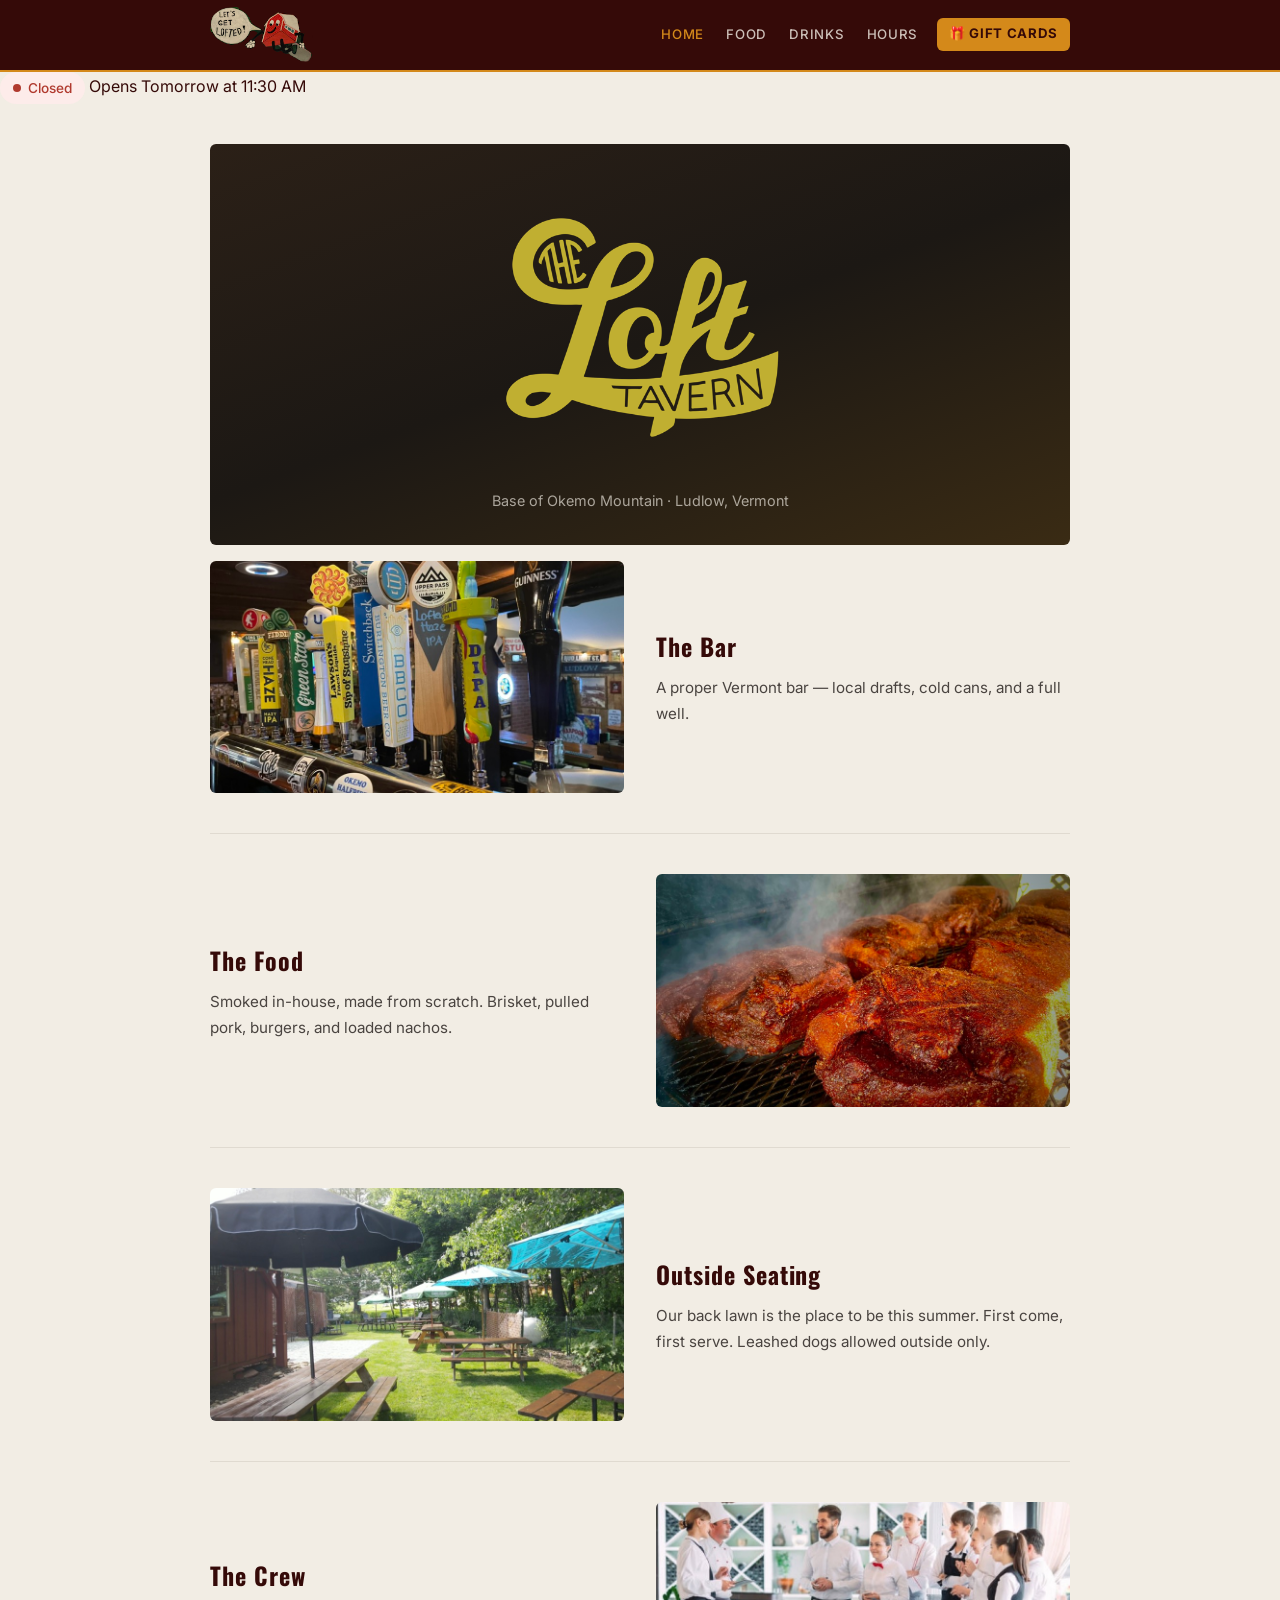
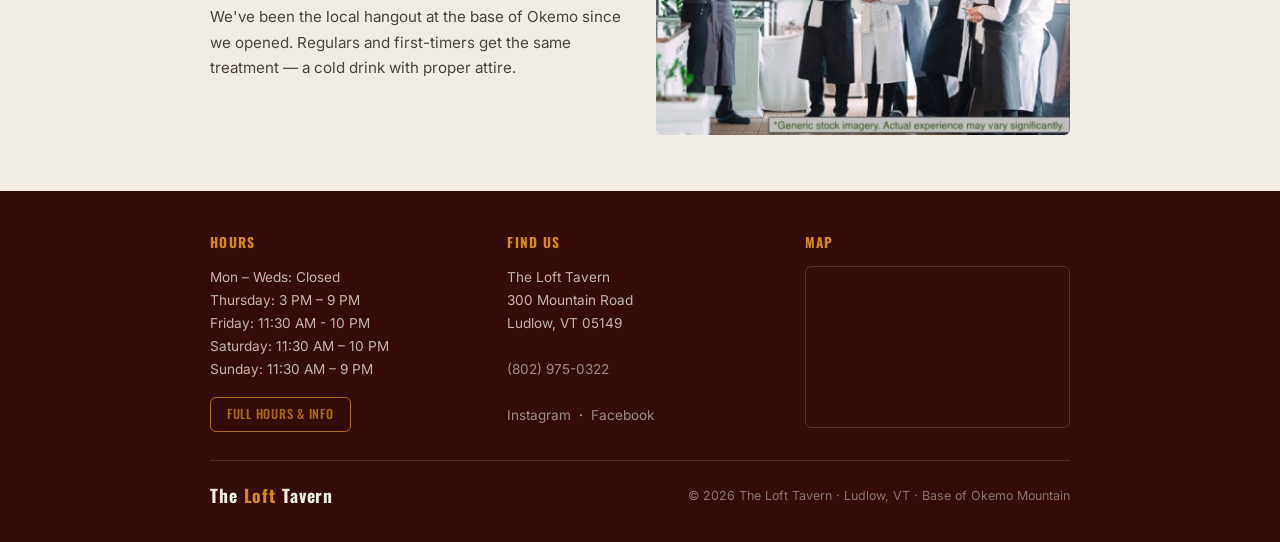
==== index.html @ f0d21d5d "initial commit" ====
<!DOCTYPE html>
<html lang="en">

<head>
  <meta charset="UTF-8" />
  <meta name="viewport" content="width=device-width, initial-scale=1.0" />
  <title>The Loft Tavern — Ludlow, Vermont</title>
  <meta name="description" content="Barn-style bar and restaurant at the base of Okemo Mountain in Ludlow, Vermont." />
  <!-- Open Graph — controls preview card on Facebook, iMessage, texts -->
  <meta property="og:site_name" content="The Loft Tavern" />
  <meta property="og:type" content="website" />
  <meta property="og:url" content="https://www.thelofttavern.com/" />
  <meta property="og:title" content="The Loft Tavern — Ludlow, Vermont" />
  <meta property="og:description"
    content="Bar and restaurant at the base of Okemo Mountain. Cold beer, smoked meats, great people. Open Thu–Sun." />
  <meta property="og:image" content="https://www.thelofttavern.com/images/outside.jpg" />
  <meta name="twitter:card" content="summary_large_image" />
  <link rel="preconnect" href="https://fonts.googleapis.com" />
  <link rel="preconnect" href="https://fonts.gstatic.com" crossorigin />
  <link href="https://fonts.googleapis.com/css2?family=Oswald:wght@500;700&family=Inter:wght@400;500&display=swap"
    rel="stylesheet" />
  <link rel="stylesheet" href="style.css" />
</head>

<body>

  <!-- ============================================================
       NAV — same block on every page.
       Mark the current page with class="active" on its <a> tag.
       EDIT: Square gift card URL in the last <li>
       ============================================================ -->
  <nav>
    <div class="wrap nav-inner">
      <a href="index.html" class="nav-logo"><img src="images/letsgetlofted.png" alt="The Loft Tavern"
          class="nav-logo-img" /></a>
      <button class="nav-toggle" aria-label="Open menu"><span></span><span></span><span></span></button>
      <ul class="nav-links">
        <li><a href="index.html" class="active">Home</a></li>
        <li><a href="food_menu.html">Food</a></li>
        <li><a href="drink_menu.html">Drinks</a></li>
        <li><a href="hours.html">Hours</a></li>
        <li class="gift-cards">
          <!-- EDIT: replace # with your Square gift card purchase link -->
          <a href="https://app.squareup.com/gift/MLZ9HCJG33P9N/order" target="_blank" rel="noopener">🎁 Gift Cards</a>
        </li>
      </ul>
    </div>
  </nav>

  <div id="loft-status-bar"></div>
  <script src="hours-status.js"></script>

  <!-- ============================================================
       PAGE CONTENT
       ============================================================ -->
  <main class="page-content">
    <div class="wrap">

      <!-- ── HERO IMAGE (optional) ────────────────────────────────
           Swap the gradient div below for a real photo:
           <img src="images/hero.jpg" alt="The Loft Tavern" class="hero-img" />
           Add to style.css: .hero-img { width:100%; height:340px; object-fit:cover; border-radius:6px; margin-bottom:2.5rem; }
           Recommended: 900×400px JPEG, under 150KB
           ──────────────────────────────────────────────────────── -->
      <div style="width:100%; background:linear-gradient(160deg,#2B2017,#1C1814,#3A2B14);
                  border-radius:6px; display:flex; flex-direction:column; align-items:center;
                  justify-content:center; padding:2rem 1rem; margin-bottom:1rem;">
        <img src="images/logo.png" alt="The Loft Tavern" style="height:300px; width:auto;" />
        <div style="font-size:.9rem; opacity:.65; margin-top:.8rem; color:#F2EDE4;">Base of Okemo Mountain · Ludlow,
          Vermont</div>
      </div>

      <!-- ── FOUR IMAGE + TEXT PANELS ─────────────────────────────
           Each panel: replace the placeholder <div> with an <img> tag.
           Example:
             <img src="images/bar.jpg" alt="The bar at The Loft" class="panel-img" />
           Recommended image size: 860×500px JPEG, under 120KB each.
           Text: edit the <h2> and <p> inside each .panel block.
           Add or remove panels by copying/deleting a .panel block.
           ──────────────────────────────────────────────────────── -->

      <div class="panels">

        <!-- Panel 1 -->
        <div class="panel">
          <img src="images/bar.jpg" alt="Draft taps at The Loft Tavern" class="panel-img" />
          <div class="panel-text">
            <h2>The Bar</h2>
            <!-- EDIT: your text -->
            <p>
              A proper Vermont bar — local drafts, cold cans, and a full well.

            </p>
          </div>
        </div>

        <!-- Panel 2 -->
        <div class="panel">
          <img src="images/food.jpg" alt="Smoked meats on the smoker at The Loft Tavern" class="panel-img" />
          <div class="panel-text">
            <h2>The Food</h2>
            <!-- EDIT: your text -->
            <p>
              Smoked in-house, made from scratch. Brisket, pulled pork, burgers,
              and loaded nachos.
            </p>
          </div>
        </div>

        <!-- Panel 3 -->
        <div class="panel">
          <img src="images/outside.jpg" alt="Back lawn outdoor seating at The Loft Tavern" class="panel-img" />
          <div class="panel-text">
            <h2>Outside Seating</h2>
            <!-- EDIT: your text -->
            <p>
              Our back lawn is the place to be this summer. First come, first serve. Leashed dogs allowed outside only.
            </p>
          </div>
        </div>

        <!-- Panel 4 -->
        <div class="panel">
          <img src="images/team2.jpg" alt="The crew at The Loft Tavern" class="panel-img"
            style="object-position: bottom;" />
          <div class="panel-text">
            <h2>The Crew</h2>
            <!-- EDIT: your text -->
            <p>
              We've been the local hangout at the base of Okemo since we opened.
              Regulars and first-timers get the same treatment — a cold drink with proper attire.
            </p>
          </div>
        </div>

      </div>
      <!-- end .panels -->

    </div>
  </main>

  <!-- ============================================================
       FOOTER — identical on every page.
       ============================================================ -->
  <footer>
    <div class="wrap">
      <div class="footer-grid">

        <div class="footer-col">
          <h4>Hours</h4>
          <p>
            Mon – Weds: Closed<br />
            Thursday: 3 PM – 9 PM<br />
            Friday: 11:30 AM - 10 PM<br />
            Saturday: 11:30 AM – 10 PM<br />
            Sunday: 11:30 AM – 9 PM<br />
            <span style="opacity:.55; font-size:.8rem;"></span>
          </p>
          <a href="hours.html" class="btn btn-outline mt-2" style="font-size:.78rem; padding:.4rem 1rem;">Full
            Hours
            &amp; Info</a>
        </div>

        <div class="footer-col">
          <h4>Find Us</h4>
          <address>
            The Loft Tavern<br />
            300 Mountain Road<br />
            Ludlow, VT 05149<br /><br />
            <a href="tel:+18029750322">(802) 975-0322</a><br /><br />
            <a href="https://instagram.com/thelofttavern" target="_blank" rel="noopener">Instagram</a>
            &nbsp;·&nbsp;
            <a href="https://facebook.com/thelofttavern" target="_blank" rel="noopener">Facebook</a>
          </address>
        </div>

        <div class="footer-col">
          <h4>Map</h4>
          <div class="footer-map">
            <iframe src="https://www.google.com/maps?q=The+Loft+Tavern+Ludlow+VT&output=embed" loading="lazy"
              referrerpolicy="no-referrer-when-downgrade" title="The Loft Tavern location" allowfullscreen>
            </iframe>
          </div>
        </div>

      </div>
      <div class="footer-bottom">
        <div class="footer-logo">The <span>Loft</span> Tavern</div>
        <p class="footer-copy">&copy; 2026 The Loft Tavern · Ludlow, VT · Base of Okemo Mountain</p>
      </div>
    </div>
  </footer>

</body>

</html>
---- style.css ----
/* ================================================================
   THE LOFT TAVERN — style.css
   Shared styles for all pages. Edit here; all pages update.
   ================================================================ */

/* ── EDIT: brand colors & fonts ────────────────────────────────── */
:root {
  --barn: #350a08;
  /* dark charcoal — nav, footer bg */
  --amber: #D4891A;
  /* gold accent — buttons, highlights */
  --parch: #F2EDE4;
  /* off-white parchment — page bg */
  --slate: #8A8680;
  /* muted gray — secondary text */
  --snow: #FFFFFF;
  --go: #2E7D32;
  /* open status green */
  --closed: #B03A2E;
  /* closed status red */
  --border: #E0DAD0;
  /* card/divider border color */

  --font-display: 'Oswald', sans-serif;
  --font-body: 'Inter', sans-serif;

  --radius: 6px;
  --max-w: 900px;
}

/* ── RESET ──────────────────────────────────────────────────────── */
*,
*::before,
*::after {
  box-sizing: border-box;
  margin: 0;
  padding: 0;
}

html {
  scroll-behavior: smooth;
}

body {
  font-family: var(--font-body);
  background: var(--parch);
  color: var(--barn);
  font-size: 16px;
  line-height: 1.65;
}

img {
  display: block;
  max-width: 100%;
  height: auto;
}

a {
  color: inherit;
  text-decoration: none;
}

/* ── LAYOUT ─────────────────────────────────────────────────────── */
.wrap {
  width: 100%;
  max-width: var(--max-w);
  margin: 0 auto;
  padding: 0 1.25rem;
}

.page-content {
  min-height: calc(100vh - 56px);
  /* keeps footer at bottom on short pages */
  padding: 2.5rem 0 3.5rem;
}

/* ── NAV ─────────────────────────────────────────────────────────
   To add a page: copy a <li> in the nav HTML of each file.
   ──────────────────────────────────────────────────────────────── */
nav {
  background: var(--barn);
  position: sticky;
  top: 0;
  z-index: 100;
  border-bottom: 2px solid var(--amber);
}

.nav-inner {
  display: flex;
  align-items: center;
  justify-content: space-between;
  height: 70px;
}

.nav-logo {
  line-height: 0;
}

.nav-logo-img {
  height: 56px;
  width: auto;
  display: block;
}

.nav-links {
  display: flex;
  gap: 0;
  list-style: none;
}

.nav-links a {
  display: block;
  color: var(--parch);
  font-size: .825rem;
  font-weight: 500;
  letter-spacing: .05em;
  text-transform: uppercase;
  padding: .4rem .7rem;
  opacity: .8;
  transition: opacity .15s, color .15s;
  white-space: nowrap;
}

.nav-links a:hover {
  opacity: 1;
  color: var(--amber);
}

.nav-links a.active {
  color: var(--amber);
  opacity: 1;
}

.nav-links .gift-cards a {
  background: var(--amber);
  color: var(--barn);
  border-radius: var(--radius);
  opacity: 1;
  margin-left: .5rem;
  padding: .35rem .75rem;
  font-weight: 700;
}

.nav-links .gift-cards a:hover {
  background: #e09820;
}

/* Hamburger button — hidden on desktop */
.nav-toggle {
  display: none;
  flex-direction: column;
  justify-content: center;
  gap: 5px;
  background: none;
  border: none;
  cursor: pointer;
  padding: .4rem;
}

.nav-toggle span {
  display: block;
  width: 22px;
  height: 2px;
  background: var(--snow);
  border-radius: 2px;
  transition: transform .2s, opacity .2s;
}

.nav-toggle.open span:nth-child(1) {
  transform: translateY(7px) rotate(45deg);
}

.nav-toggle.open span:nth-child(2) {
  opacity: 0;
}

.nav-toggle.open span:nth-child(3) {
  transform: translateY(-7px) rotate(-45deg);
}

@media (max-width: 640px) {
  .nav-toggle {
    display: flex;
  }

  .nav-links {
    display: none;
    position: absolute;
    top: 72px;
    left: 0;
    right: 0;
    background: var(--barn);
    flex-direction: column;
    padding: .5rem 0 1rem;
    border-bottom: 2px solid var(--amber);
    z-index: 99;
  }

  .nav-links.open {
    display: flex;
  }

  .nav-links a {
    padding: .75rem 1.5rem;
    font-size: .95rem;
    letter-spacing: .04em;
  }

  .nav-links .gift-cards a {
    margin: .5rem 1.5rem 0;
    display: block;
    text-align: center;
    padding: .6rem 1rem;
  }
}

/* ── SECTION TITLES ─────────────────────────────────────────────── */
.section-title {
  font-family: var(--font-display);
  font-size: clamp(1.4rem, 5vw, 1.9rem);
  font-weight: 700;
  letter-spacing: .04em;
  margin-bottom: .35rem;
}

.section-title::before {
  content: '';
  display: block;
  width: 32px;
  height: 3px;
  background: var(--amber);
  margin-bottom: .6rem;
  border-radius: 2px;
}

.section-title.centered {
  text-align: center;
}

.section-title.centered::before {
  margin-left: auto;
  margin-right: auto;
}

.section-sub {
  color: var(--slate);
  font-size: .9rem;
  margin-bottom: 1.75rem;
}

/* ── BUTTONS ─────────────────────────────────────────────────────── */
.btn {
  display: inline-block;
  font-family: var(--font-display);
  font-size: .9rem;
  font-weight: 500;
  letter-spacing: .06em;
  text-transform: uppercase;
  padding: .6rem 1.4rem;
  border-radius: var(--radius);
  transition: background .15s, color .15s, border-color .15s;
  cursor: pointer;
}

.btn-primary {
  background: var(--amber);
  color: var(--barn);
}

.btn-primary:hover {
  background: #e09820;
}

.btn-outline {
  border: 1.5px solid var(--amber);
  color: var(--amber);
  background: transparent;
}

.btn-outline:hover {
  background: var(--amber);
  color: var(--barn);
}

/* ── FOOTER ──────────────────────────────────────────────────────
   EDIT: update hours text, address, phone, map iframe, social links
   ──────────────────────────────────────────────────────────────── */
footer {
  background: var(--barn);
  color: var(--parch);
  padding: 2.5rem 0 2rem;
  margin-top: auto;
}

.footer-grid {
  display: grid;
  grid-template-columns: 1fr 1fr 1fr;
  gap: 2rem;
  padding-bottom: 1.75rem;
  border-bottom: 1px solid rgba(255, 255, 255, .12);
}

@media (max-width: 640px) {
  .footer-grid {
    grid-template-columns: 1fr;
    gap: 1.5rem;
  }
}

.footer-col h4 {
  font-family: var(--font-display);
  font-size: .85rem;
  font-weight: 700;
  letter-spacing: .1em;
  text-transform: uppercase;
  color: var(--amber);
  margin-bottom: .75rem;
}

.footer-col p,
.footer-col address {
  font-size: .85rem;
  line-height: 1.7;
  opacity: .75;
  font-style: normal;
}

.footer-col a {
  opacity: .75;
  transition: opacity .15s;
}

.footer-col a:hover {
  opacity: 1;
  color: var(--amber);
}

.footer-map {
  border-radius: var(--radius);
  overflow: hidden;
  border: 1px solid rgba(255, 255, 255, .15);
}

.footer-map iframe {
  display: block;
  width: 100%;
  height: 160px;
  border: 0;
  filter: grayscale(30%);
}

.footer-bottom {
  padding-top: 1.25rem;
  display: flex;
  align-items: center;
  justify-content: space-between;
  flex-wrap: wrap;
  gap: .5rem;
}

.footer-logo {
  font-family: var(--font-display);
  font-size: 1.1rem;
  font-weight: 700;
  letter-spacing: .05em;
}

.footer-logo span {
  color: var(--amber);
}

.footer-copy {
  font-size: .78rem;
  opacity: .45;
}

/* ── UTILITY ─────────────────────────────────────────────────────── */
.mt-1 {
  margin-top: .5rem;
}

.mt-2 {
  margin-top: 1rem;
}

.mt-3 {
  margin-top: 1.5rem;
}

.amber {
  color: var(--amber);
}

.muted {
  color: var(--slate);
  font-size: .9rem;
}

/* ── CARD (used on hours page) ───────────────────────────────────── */
.card {
  background: var(--snow);
  border: 1px solid var(--border);
  border-radius: var(--radius);
  padding: 1.25rem 1.4rem;
}

/* ── STATUS PILL ─────────────────────────────────────────────────── */
.status-pill {
  display: inline-flex;
  align-items: center;
  gap: .45rem;
  font-size: .85rem;
  font-weight: 500;
  padding: .3rem .8rem;
  border-radius: 99px;
}

.status-pill .dot {
  width: 8px;
  height: 8px;
  border-radius: 50%;
  flex-shrink: 0;
}

.status-pill.open {
  background: #e8f5e9;
  color: var(--go);
}

.status-pill.open .dot {
  background: var(--go);
}

.status-pill.closed {
  background: #fdecea;
  color: var(--closed);
}

.status-pill.closed .dot {
  background: var(--closed);
}

@media (prefers-reduced-motion: reduce) {
  html {
    scroll-behavior: auto;
  }
}

/* ── INDEX: IMAGE PANELS ─────────────────────────────────────────
   Four stacked panels: image on top, text below.
   On wider screens (≥600px) they go side-by-side: image left, text right.
   ──────────────────────────────────────────────────────────────── */
.panels {
  display: flex;
  flex-direction: column;
  gap: 2.5rem;
}

.panel {
  display: grid;
  grid-template-columns: 1fr;
  gap: 1rem;
  padding-bottom: 2.5rem;
  border-bottom: 1px solid var(--border);
}

.panel:last-child {
  border-bottom: none;
  padding-bottom: 0;
}

/* On wider screens: alternate image left/right */
@media (min-width: 600px) {
  .panel {
    grid-template-columns: 1fr 1fr;
    gap: 2rem;
    align-items: center;
  }

  /* Even panels: flip image to the right */
  .panel:nth-child(even) .panel-img,
  .panel:nth-child(even) .panel-img-placeholder {
    order: 2;
  }

  .panel:nth-child(even) .panel-text {
    order: 1;
  }
}

/* Real image — add this class to your <img> tags */
.panel-img {
  width: 100%;
  aspect-ratio: 16/9;
  object-fit: cover;
  border-radius: var(--radius);
  display: block;
}

/* Placeholder shown until you add real photos */
.panel-img-placeholder {
  width: 100%;
  aspect-ratio: 16/9;
  background: #2B2017;
  border-radius: var(--radius);
  display: flex;
  align-items: center;
  justify-content: center;
  color: #8A7050;
  font-size: .85rem;
  font-family: var(--font-body);
  letter-spacing: .03em;
  border: 1px dashed #5A4020;
}

.panel-text h2 {
  font-family: var(--font-display);
  font-size: 1.5rem;
  font-weight: 700;
  letter-spacing: .04em;
  margin-bottom: .5rem;
}

.panel-text p {
  color: #4A4440;
  font-size: .95rem;
  line-height: 1.7;
}

/* ── MENU EMBED PAGES ────────────────────────────────────────────
   Wrapper for iMenuPro (or any) embed snippet.
   The embed itself fills this container.
   ──────────────────────────────────────────────────────────────── */
.embed-wrap {
  background: var(--snow);
  border: 1px solid var(--border);
  border-radius: var(--radius);
  padding: 1.5rem;
  min-height: 400px;
}

.embed-placeholder {
  min-height: 300px;
  display: flex;
  align-items: center;
  justify-content: center;
  flex-direction: column;
  gap: .75rem;
  color: var(--slate);
  font-size: .9rem;
  text-align: center;
  border: 2px dashed var(--border);
  border-radius: var(--radius);
  padding: 2rem;
}

.embed-placeholder code {
  background: #EDE8DF;
  padding: .25rem .6rem;
  border-radius: 4px;
  font-size: .8rem;
  color: var(--barn);
}

/* ── HOURS PAGE ──────────────────────────────────────────────────── */
.hours-grid {
  display: grid;
  grid-template-columns: repeat(auto-fit, minmax(180px, 1fr));
  gap: 1rem;
  margin-bottom: 2rem;
}

.hours-card {
  background: var(--snow);
  border: 1px solid var(--border);
  border-radius: var(--radius);
  padding: 1rem 1.1rem;
}

.hours-card h3 {
  font-family: var(--font-display);
  font-size: .95rem;
  font-weight: 700;
  letter-spacing: .04em;
  margin-bottom: .3rem;
}

.hours-card .time {
  font-size: 1.05rem;
  font-weight: 500;
}

.hours-card .note {
  font-size: .8rem;
  color: var(--slate);
  margin-top: .2rem;
}

.info-grid {
  display: grid;
  grid-template-columns: 1fr 1fr;
  gap: 1.25rem;
  margin-top: 2rem;
}

@media (max-width: 580px) {
  .info-grid {
    grid-template-columns: 1fr;
  }
}

.info-card {
  background: var(--snow);
  border: 1px solid var(--border);
  border-radius: var(--radius);
  padding: 1.25rem 1.4rem;
}

.info-card h3 {
  font-family: var(--font-display);
  font-size: 1rem;
  font-weight: 700;
  letter-spacing: .04em;
  color: var(--amber);
  margin-bottom: .6rem;
}

.info-card p,
.info-card ul {
  font-size: .875rem;
  color: #4A4440;
  line-height: 1.7;
}

.info-card ul {
  padding-left: 1.1rem;
}

.info-card ul li {
  margin-bottom: .25rem;
}

.big-map {
  border-radius: var(--radius);
  overflow: hidden;
  border: 1px solid var(--border);
  margin-top: 2rem;
}

.big-map iframe {
  display: block;
  width: 100%;
  height: 320px;
  border: 0;
}
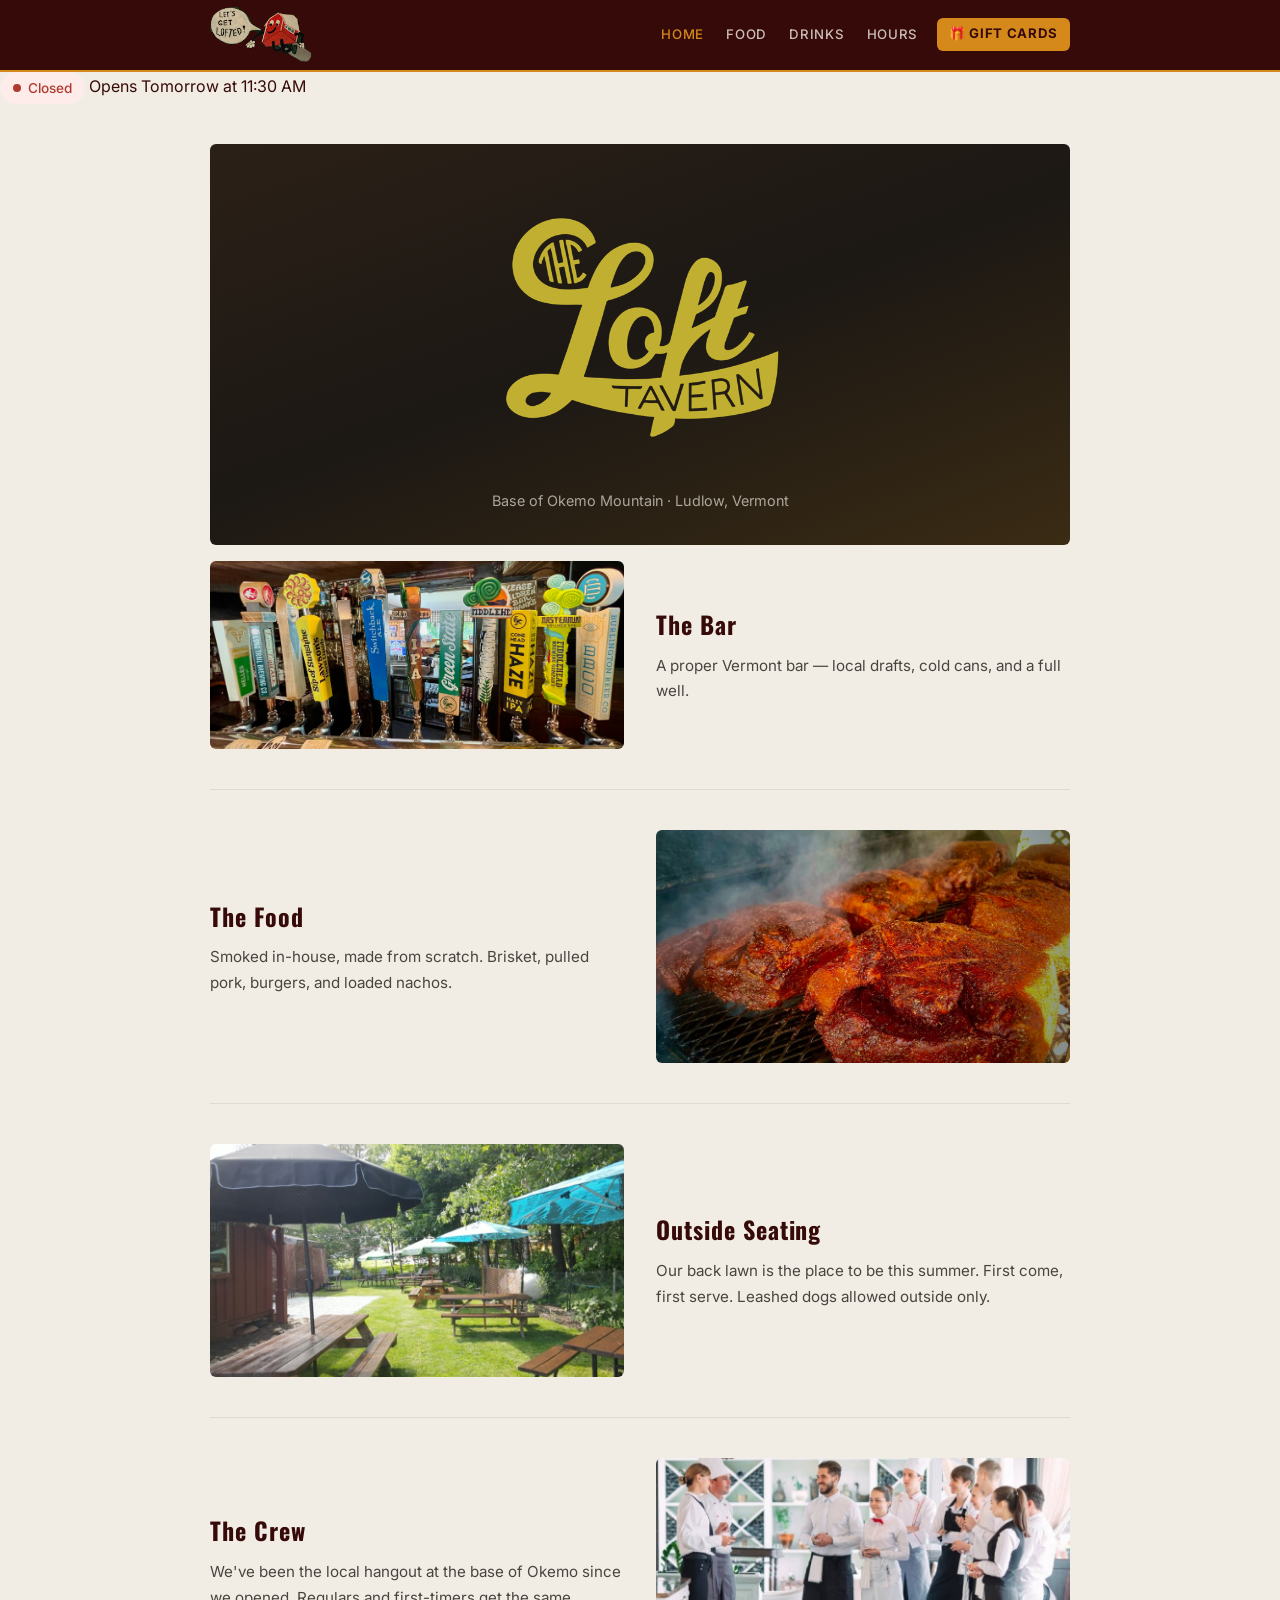
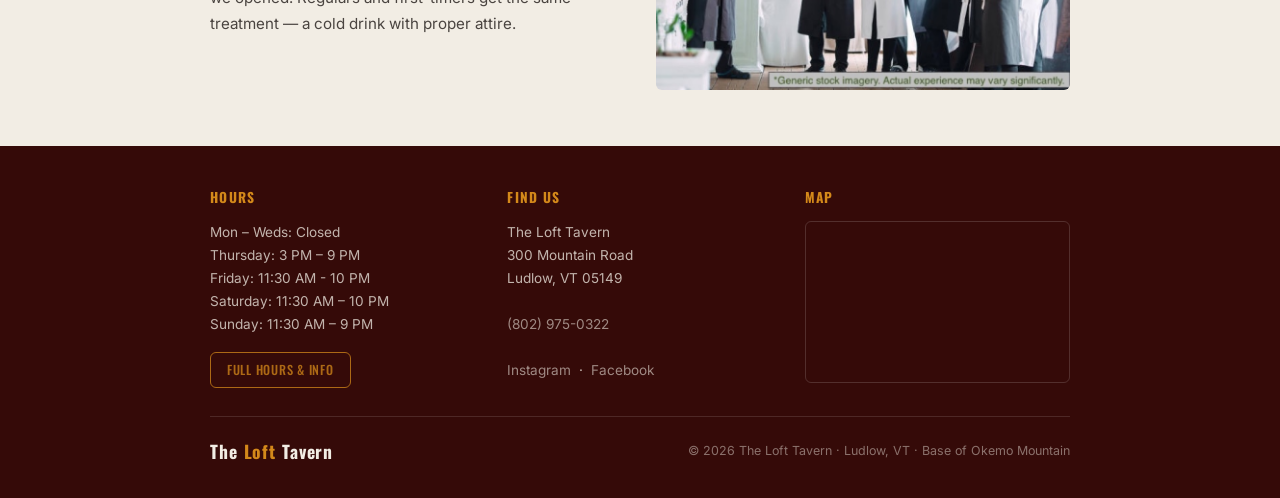
==== commit f62ab474: "fix Facebook URL to lofttavern, fix page title separator Co-Authored-By: Claude Sonnet 4.6 <noreply@" ====
--- a/index.html
+++ b/index.html
@@ -4,7 +4,7 @@
 <head>
   <meta charset="UTF-8" />
   <meta name="viewport" content="width=device-width, initial-scale=1.0" />
-  <title>The Loft Tavern — Ludlow, Vermont</title>
+  <title>The Loft Tavern - Ludlow, Vermont</title>
   <meta name="description" content="Barn-style bar and restaurant at the base of Okemo Mountain in Ludlow, Vermont." />
   <!-- Open Graph — controls preview card on Facebook, iMessage, texts -->
   <meta property="og:site_name" content="The Loft Tavern" />
@@ -170,7 +170,7 @@
             <a href="tel:+18029750322">(802) 975-0322</a><br /><br />
             <a href="https://instagram.com/thelofttavern" target="_blank" rel="noopener">Instagram</a>
             &nbsp;·&nbsp;
-            <a href="https://facebook.com/thelofttavern" target="_blank" rel="noopener">Facebook</a>
+            <a href="https://facebook.com/lofttavern" target="_blank" rel="noopener">Facebook</a>
           </address>
         </div>
 
--- a/style.css
+++ b/style.css
@@ -497,6 +497,11 @@
   display: block;
 }
 
+/* Bar photo is 2.2:1 — override to show full width of tap handles */
+.panel:first-child .panel-img {
+  aspect-ratio: 11/5;
+}
+
 /* Placeholder shown until you add real photos */
 .panel-img-placeholder {
   width: 100%;
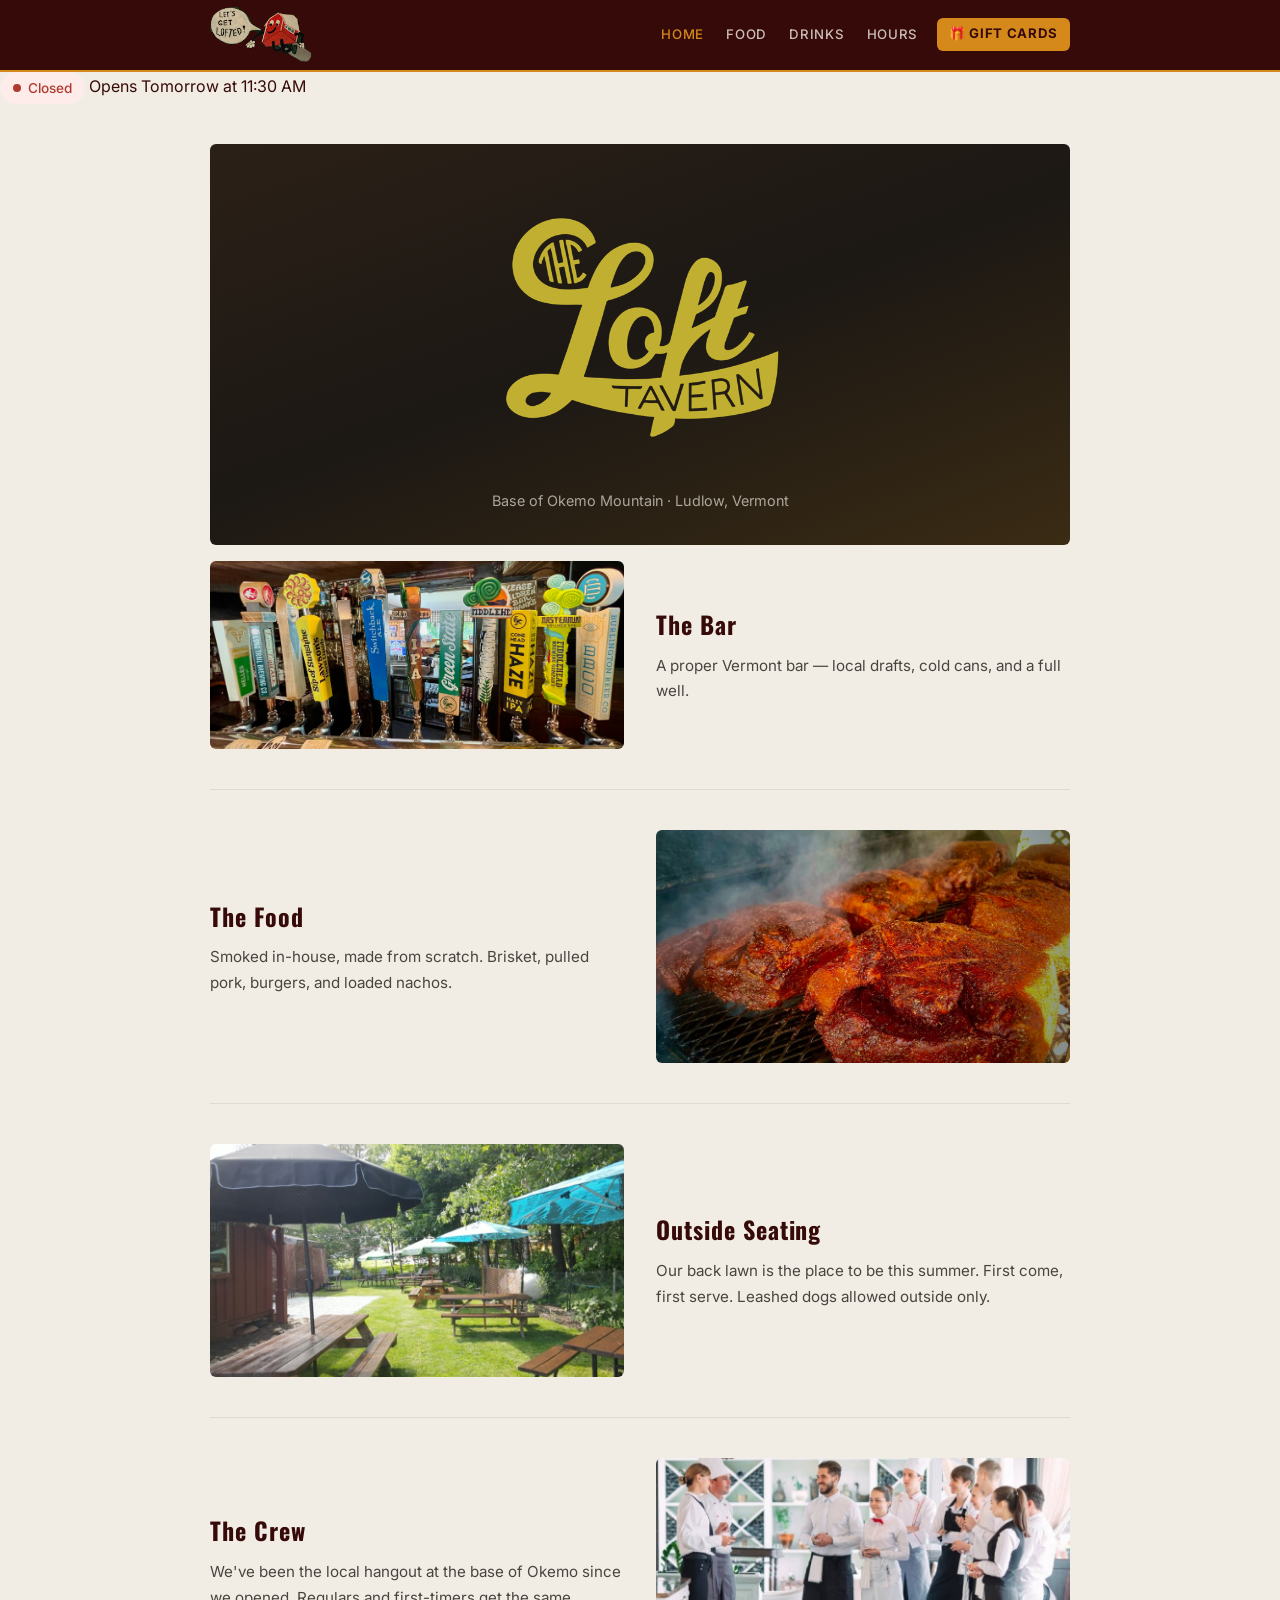
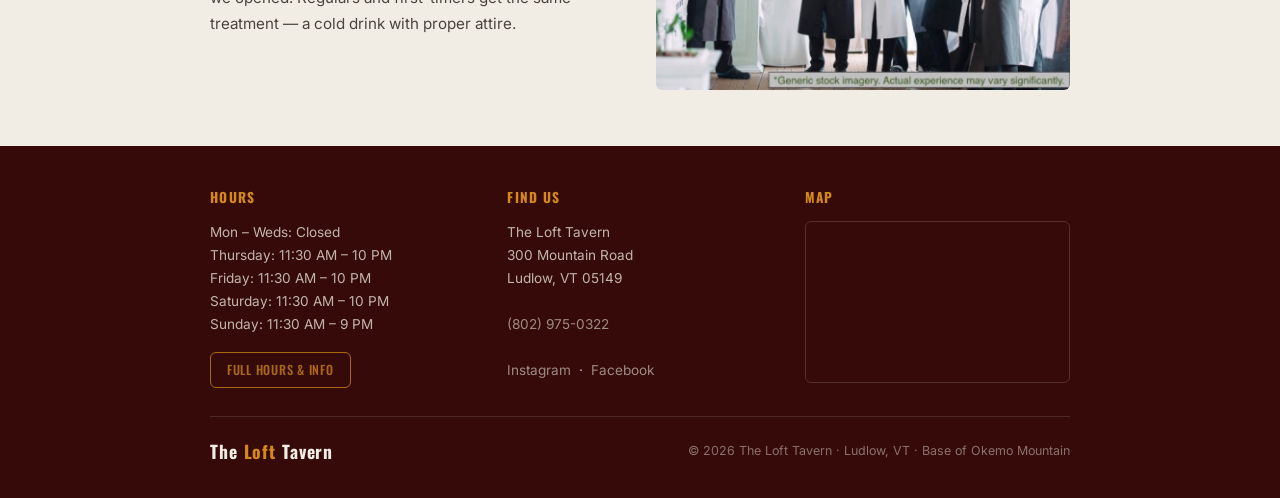
==== commit eb4d80fc: "update hours: Oktoberfest closure notice + Thursday hours change - Temporarily closed Sept 9-16; sta" ====
--- a/index.html
+++ b/index.html
@@ -150,8 +150,8 @@
           <h4>Hours</h4>
           <p>
             Mon – Weds: Closed<br />
-            Thursday: 3 PM – 9 PM<br />
-            Friday: 11:30 AM - 10 PM<br />
+            Thursday: 11:30 AM – 10 PM<br />
+            Friday: 11:30 AM – 10 PM<br />
             Saturday: 11:30 AM – 10 PM<br />
             Sunday: 11:30 AM – 9 PM<br />
             <span style="opacity:.55; font-size:.8rem;"></span>
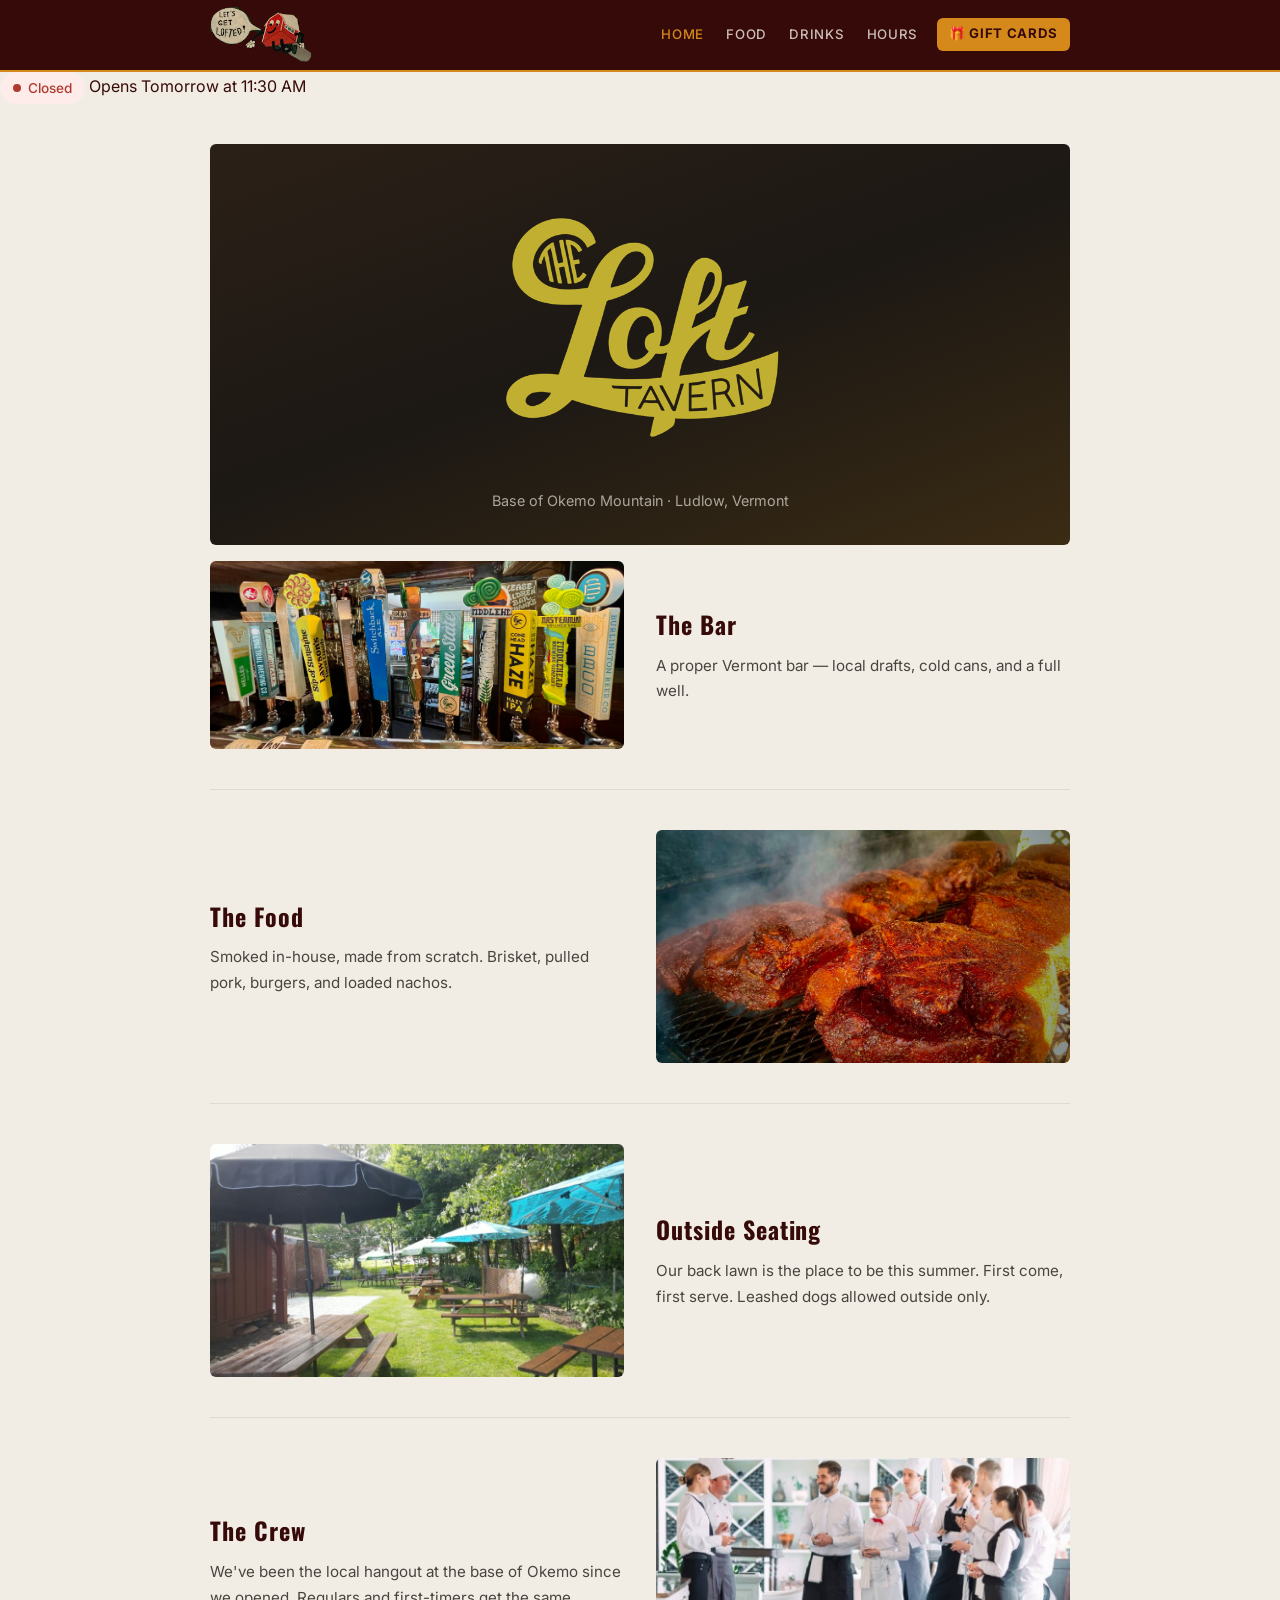
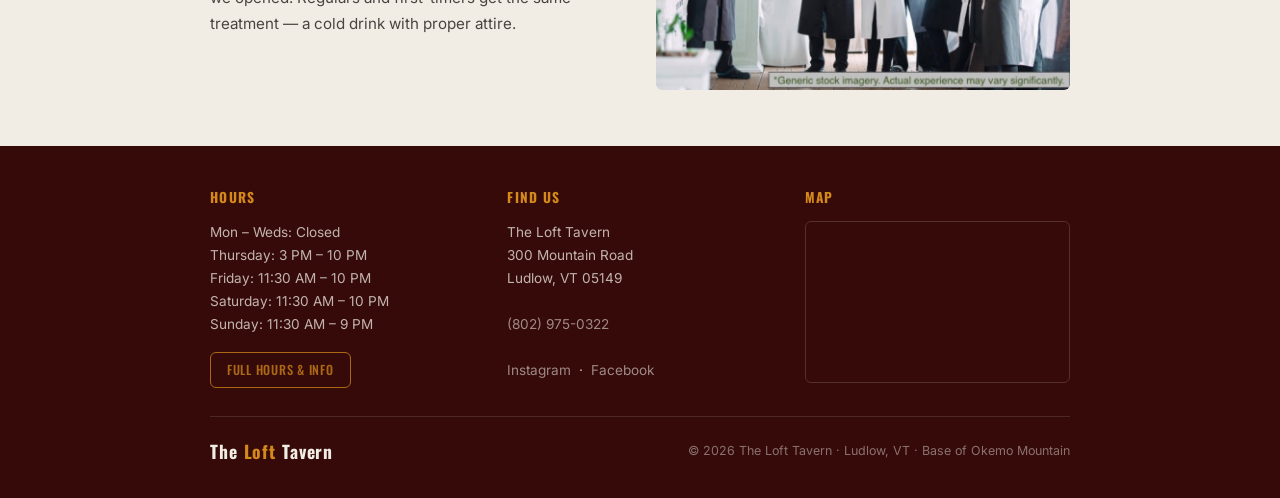
==== commit d1b8a511: "Reopen for the season: restore Thursday 3-10 hours, drop closure notice Thursday now opens at 3 PM i" ====
--- a/index.html
+++ b/index.html
@@ -150,7 +150,7 @@
           <h4>Hours</h4>
           <p>
             Mon – Weds: Closed<br />
-            Thursday: 11:30 AM – 10 PM<br />
+            Thursday: 3 PM – 10 PM<br />
             Friday: 11:30 AM – 10 PM<br />
             Saturday: 11:30 AM – 10 PM<br />
             Sunday: 11:30 AM – 9 PM<br />
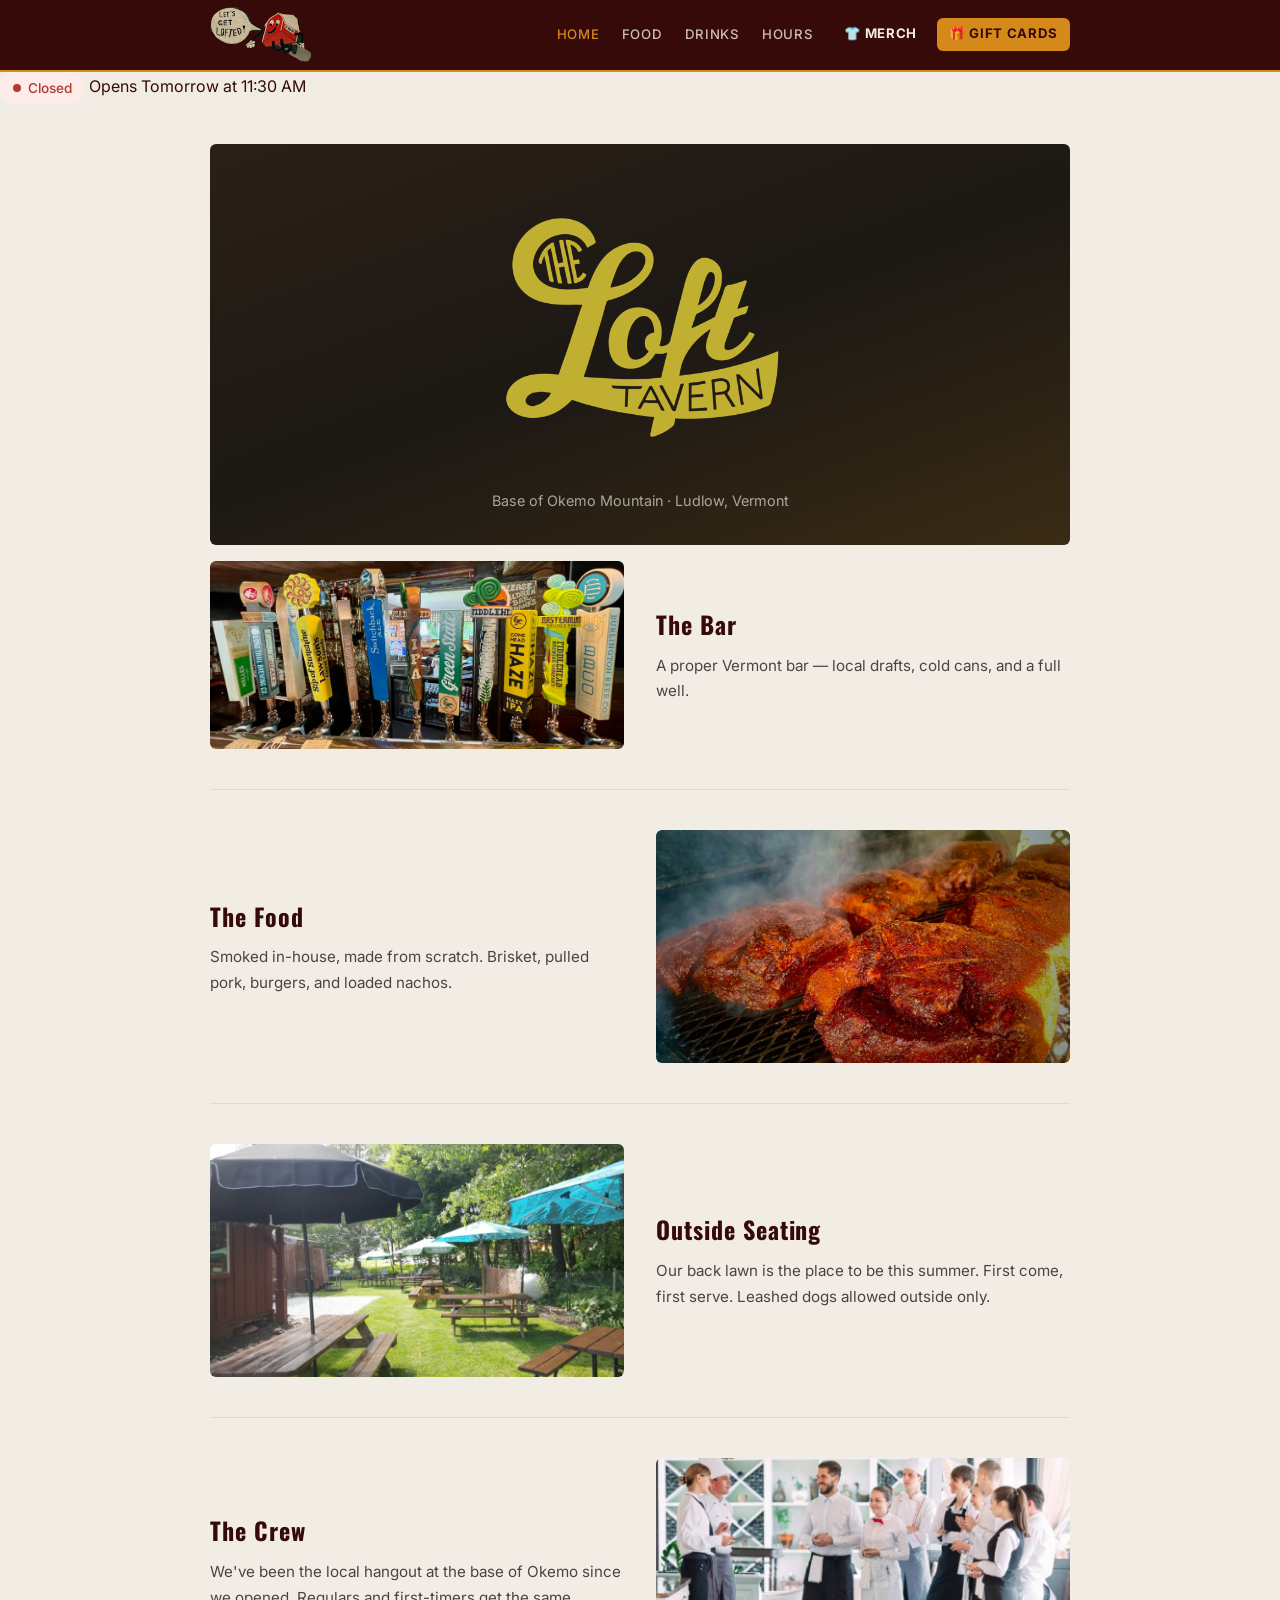
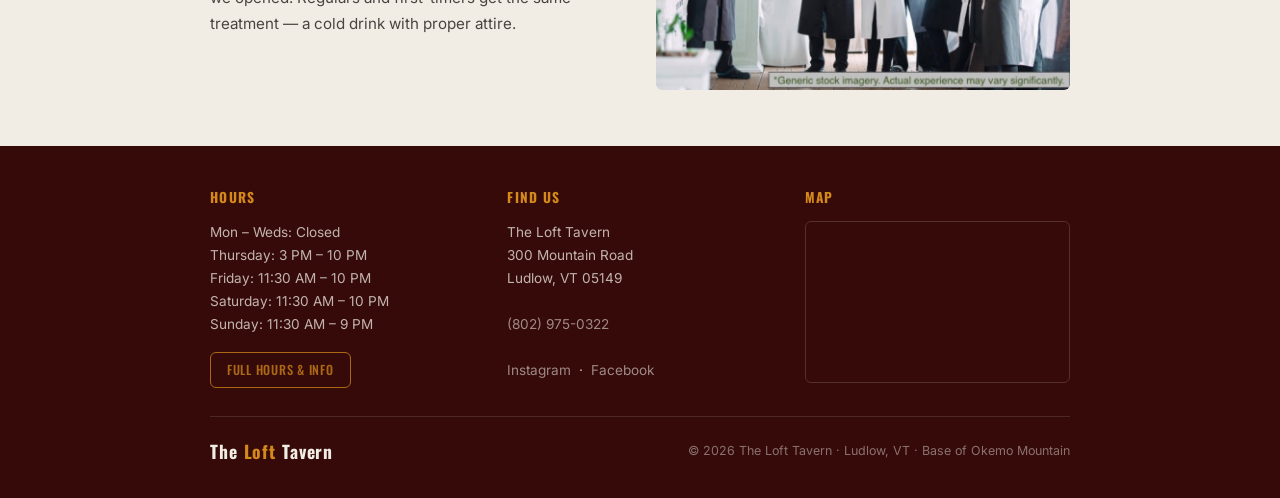
==== commit e193a55f: "Add Merch nav link to Chipply store Adds a 👕 Merch pill next to Gift Cards on every page, linking ou" ====
--- a/index.html
+++ b/index.html
@@ -39,6 +39,9 @@
         <li><a href="food_menu.html">Food</a></li>
         <li><a href="drink_menu.html">Drinks</a></li>
         <li><a href="hours.html">Hours</a></li>
+        <li class="merch">
+          <a href="https://blanchettesportinggoods.chipply.com/lofttavern/?action=viewall" target="_blank" rel="noopener">👕 Merch</a>
+        </li>
         <li class="gift-cards">
           <!-- EDIT: replace # with your Square gift card purchase link -->
           <a href="https://app.squareup.com/gift/MLZ9HCJG33P9N/order" target="_blank" rel="noopener">🎁 Gift Cards</a>
--- a/style.css
+++ b/style.css
@@ -145,6 +145,20 @@
   background: #e09820;
 }
 
+.nav-links .merch a {
+  background: var(--barn);
+  color: var(--parch);
+  border-radius: var(--radius);
+  opacity: 1;
+  margin-left: .5rem;
+  padding: .35rem .75rem;
+  font-weight: 700;
+}
+
+.nav-links .merch a:hover {
+  background: #4a120f;
+}
+
 /* Hamburger button — hidden on desktop */
 .nav-toggle {
   display: none;
@@ -206,7 +220,8 @@
     letter-spacing: .04em;
   }
 
-  .nav-links .gift-cards a {
+  .nav-links .gift-cards a,
+  .nav-links .merch a {
     margin: .5rem 1.5rem 0;
     display: block;
     text-align: center;
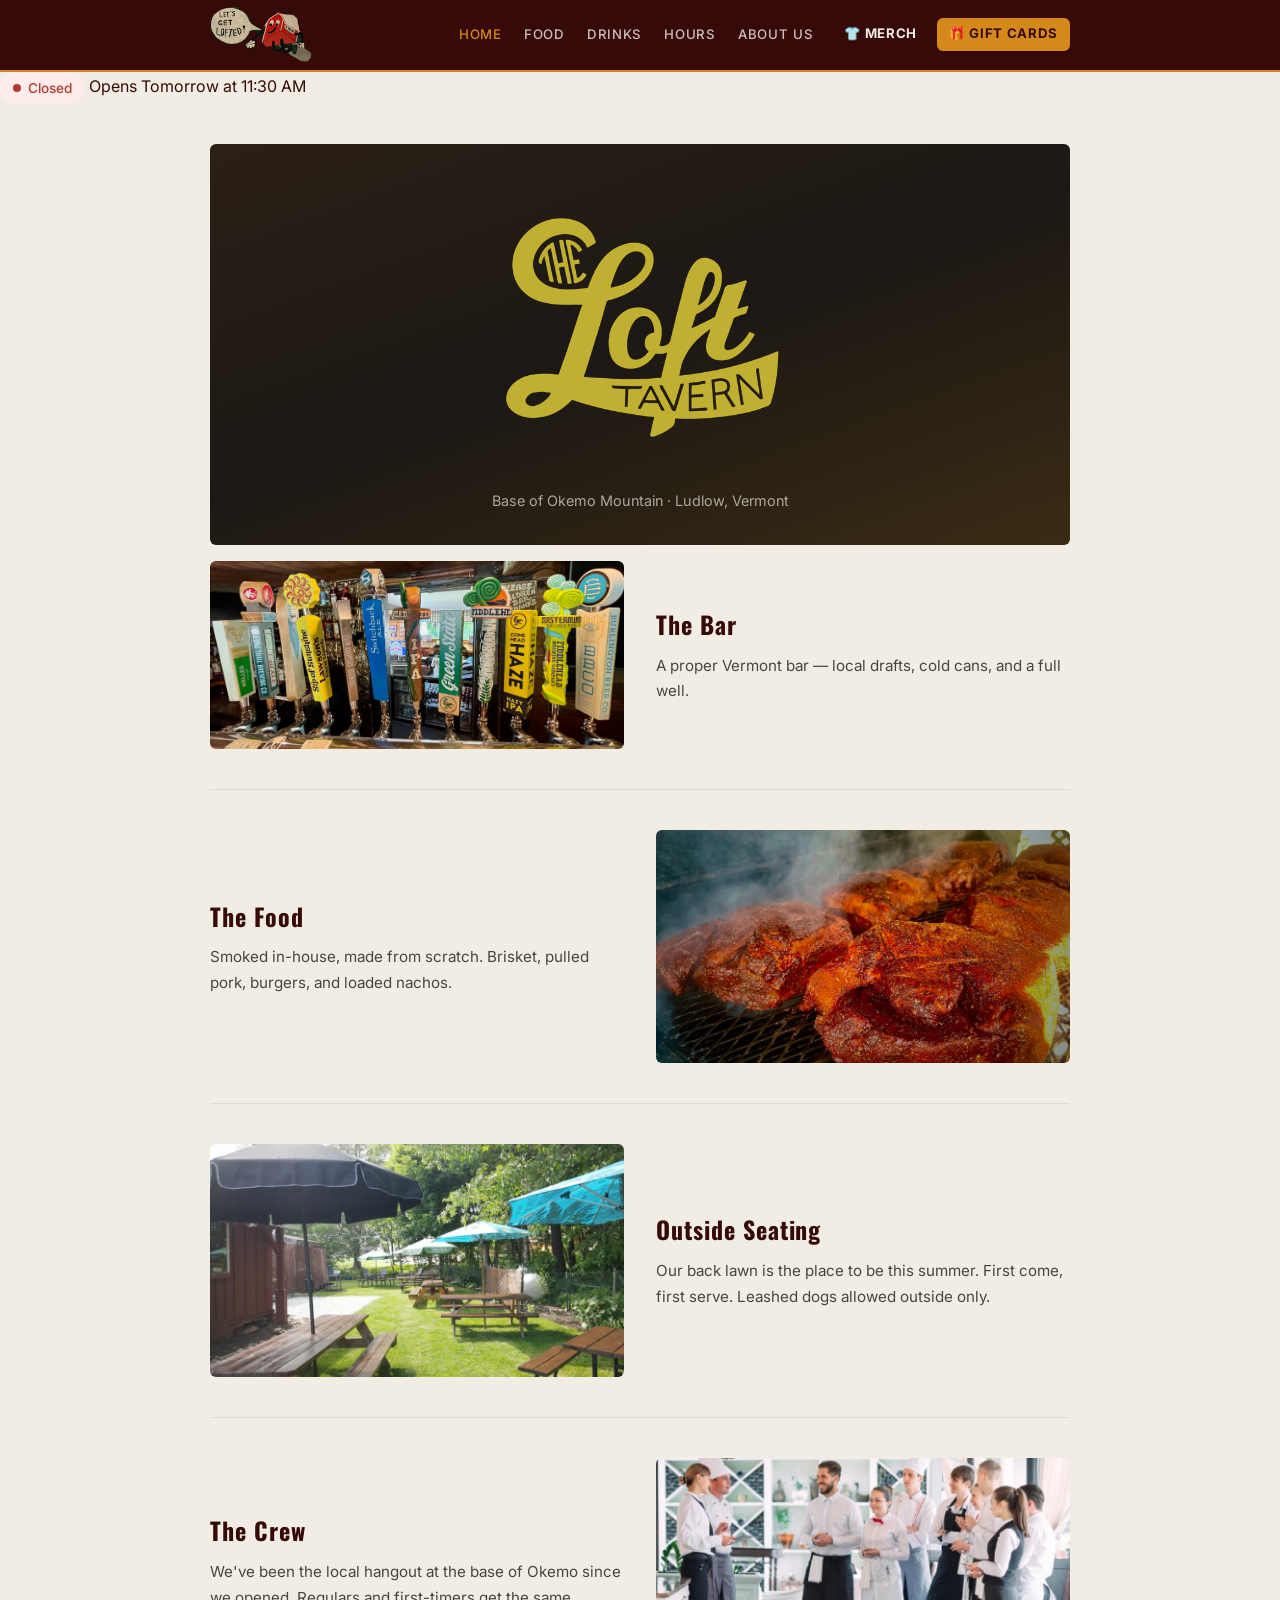
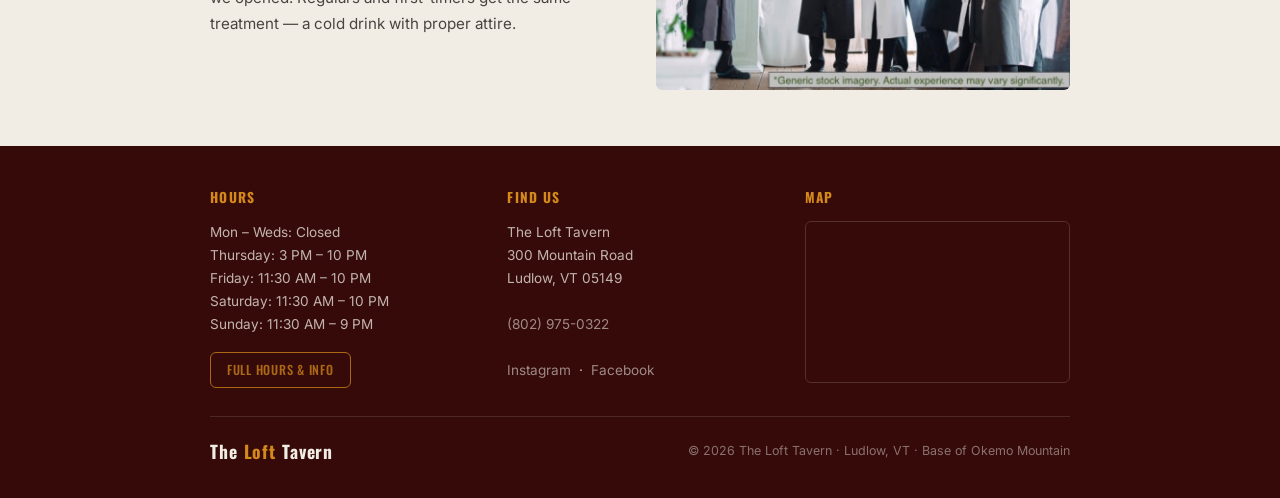
==== commit 4a12d632: "Add About Us page and nav link; collapse nav to menu at 800px Co-Authored-By: Claude Sonnet 5.5 <nor" ====
--- a/index.html
+++ b/index.html
@@ -39,6 +39,7 @@
         <li><a href="food_menu.html">Food</a></li>
         <li><a href="drink_menu.html">Drinks</a></li>
         <li><a href="hours.html">Hours</a></li>
+        <li><a href="about.html">About Us</a></li>
         <li class="merch">
           <a href="https://blanchettesportinggoods.chipply.com/lofttavern/?action=viewall" target="_blank" rel="noopener">👕 Merch</a>
         </li>
--- a/style.css
+++ b/style.css
@@ -192,7 +192,7 @@
   transform: translateY(-7px) rotate(-45deg);
 }
 
-@media (max-width: 640px) {
+@media (max-width: 800px) {
   .nav-toggle {
     display: flex;
   }
@@ -517,6 +517,16 @@
   aspect-ratio: 11/5;
 }
 
+/* Full-width banner image, e.g. drink menu promo */
+.hero-img {
+  width: 100%;
+  aspect-ratio: 16/9;
+  object-fit: cover;
+  border-radius: var(--radius);
+  display: block;
+  margin-bottom: 1.5rem;
+}
+
 /* Placeholder shown until you add real photos */
 .panel-img-placeholder {
   width: 100%;
@@ -660,6 +670,64 @@
   margin-bottom: .25rem;
 }
 
+/* ── MERCH GRID ──────────────────────────────────────────────────── */
+.merch-grid {
+  display: grid;
+  grid-template-columns: repeat(auto-fit, minmax(200px, 1fr));
+  gap: 1.25rem;
+  margin-bottom: 1.5rem;
+}
+
+.merch-card {
+  background: var(--snow);
+  border: 1px solid var(--border);
+  border-radius: var(--radius);
+  padding: 1.25rem;
+  text-align: center;
+}
+
+.merch-photo {
+  width: 100%;
+  aspect-ratio: 1 / 1;
+  border-radius: var(--radius);
+  margin-bottom: .9rem;
+}
+
+.merch-photo.swatch {
+  background: var(--parch);
+  border: 1px dashed var(--border);
+  display: flex;
+  align-items: center;
+  justify-content: center;
+  font-size: 2.6rem;
+}
+
+.merch-card h3 {
+  font-family: var(--font-display);
+  font-size: .95rem;
+  font-weight: 700;
+  letter-spacing: .04em;
+  margin-bottom: .25rem;
+}
+
+.merch-price {
+  color: var(--slate);
+  font-size: .9rem;
+  margin-bottom: .9rem;
+}
+
+.merch-btn {
+  width: 100%;
+  font-size: .78rem;
+  padding: .5rem 1rem;
+}
+
+.merch-fineprint {
+  color: var(--slate);
+  font-size: .8rem;
+  margin-bottom: .75rem;
+}
+
 .big-map {
   border-radius: var(--radius);
   overflow: hidden;
@@ -672,4 +740,24 @@
   width: 100%;
   height: 320px;
   border: 0;
-}+}
+/* About page photo + caption */
+.about-figure {
+  max-width: 420px;
+  margin: 0 auto 2rem;
+  text-align: center;
+}
+
+.about-figure img {
+  display: block;
+  width: 100%;
+  height: auto;
+  border-radius: var(--radius);
+}
+
+.about-figure figcaption {
+  margin-top: 0.75rem;
+  font-size: 0.95rem;
+  font-style: italic;
+  color: var(--slate);
+}
